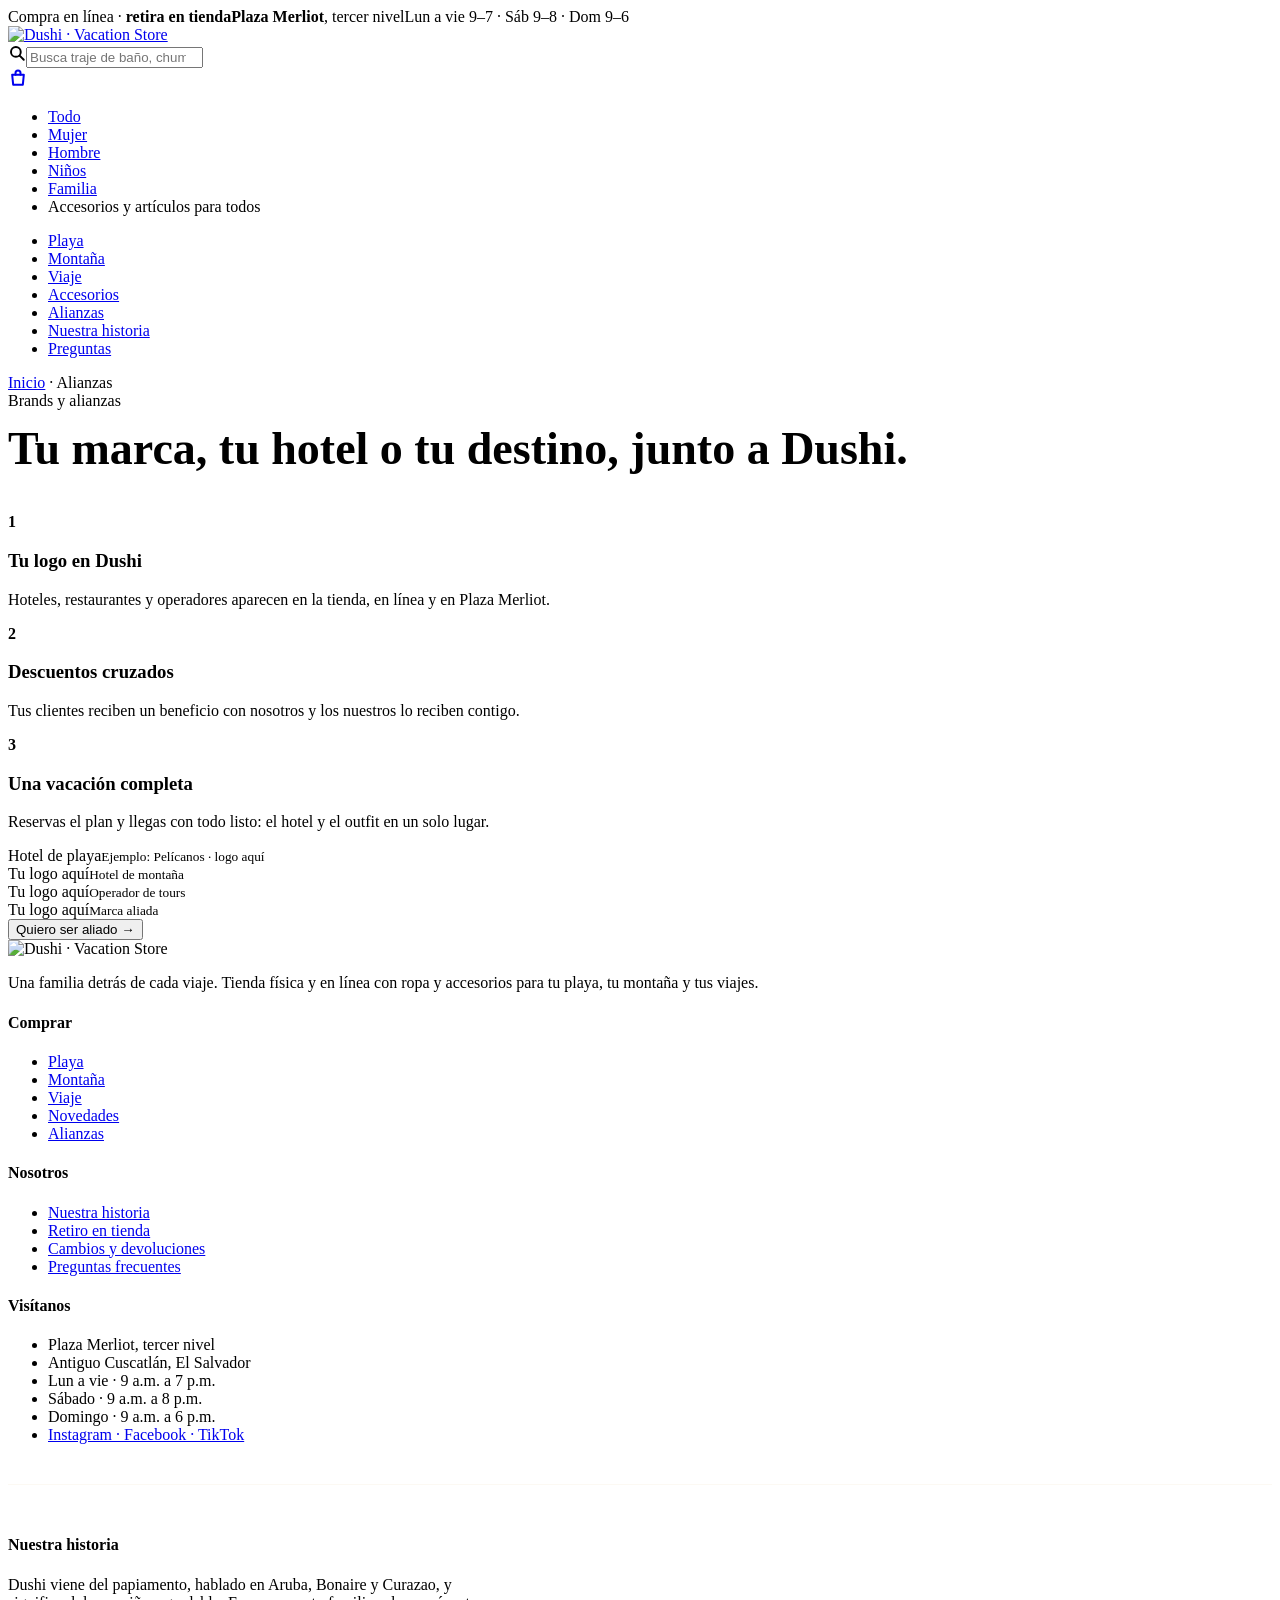
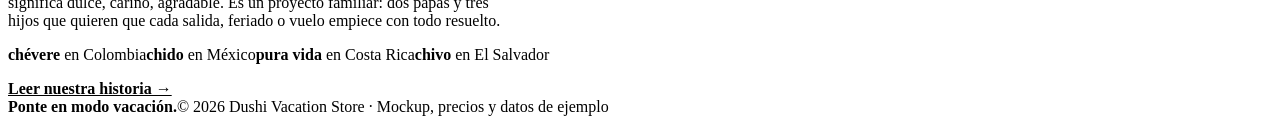
==== alianzas.html @ 225bfff4 "Aplica cambios de la reunión: retiro en tienda, horario, categorías, Familia; alianzas fuera del men" ====
<!doctype html>
<html lang="es"><head><meta charset="utf-8"><meta name="viewport" content="width=device-width,initial-scale=1,viewport-fit=cover">
<meta name="robots" content="noindex"><title>Alianzas · Dushi Vacation Store</title><meta name="description" content="Tu marca, tu hotel o tu destino, junto a Dushi. Conviértete en aliado y hagamos descuentos cruzados.">
<link rel="icon" href="assets/emblema.png">
<link rel="preconnect" href="https://fonts.googleapis.com"><link rel="preconnect" href="https://fonts.gstatic.com" crossorigin>
<link rel="stylesheet" href="https://fonts.googleapis.com/css2?family=Montserrat:wght@400;500;600;700;800;900&display=swap">
<link rel="stylesheet" href="assets/style.css">
<script>document.documentElement.classList.add("js")</script></head><body>
<div class="promo"><div class="wrap"><span>Compra en línea · <b>retira en tienda</b></span><span><b>Plaza Merliot</b>, tercer nivel</span><span>Lun a vie 9–7 · Sáb 9–8 · Dom 9–6</span></div></div>

<header>
  <div class="wrap">
    <div class="bar">
      <a class="logo" href="index.html" aria-label="Dushi Vacation Store, inicio"><img src="assets/logo-horizontal.png" alt="Dushi · Vacation Store"></a>
      <form class="search" action="index.html" role="search"><svg width="18" height="18" viewBox="0 0 24 24" fill="none" stroke="currentColor" stroke-width="2.6" stroke-linecap="round"><circle cx="10.5" cy="10.5" r="6.5"/><path d="M15.5 15.5 21 21"/></svg><input name="q" type="search" placeholder="Busca traje de baño, chumpa, mochila…" aria-label="Buscar productos"></form>
      <div class="tools">
        <a class="ico" href="index.html" aria-label="Volver a la tienda"><svg width="20" height="20" viewBox="0 0 24 24" fill="none" stroke="currentColor" stroke-width="2.4" stroke-linecap="round" stroke-linejoin="round"><path d="M5 8h14l-1.2 12H6.2L5 8Z"/><path d="M9 8V6a3 3 0 0 1 6 0v2"/></svg></a>
      </div>
    </div>
  </div>
  <div class="gen"><div class="wrap"><ul aria-label="Comprar por género">
    <li><a href="index.html">Todo</a></li><li><a href="index.html?g=mujer">Mujer</a></li><li><a href="index.html?g=hombre">Hombre</a></li><li><a href="index.html?g=ninos">Niños</a></li><li><a href="index.html?g=familia">Familia</a></li>
    <li>Accesorios y artículos para todos</li>
  </ul></div></div>
  <nav class="main" aria-label="Secciones"><div class="wrap"><ul>
    <li><a href="index.html?p=playa">Playa</a></li><li><a href="index.html?p=montana">Montaña</a></li><li><a href="index.html?p=viaje">Viaje</a></li><li><a href="index.html?p=acc">Accesorios</a></li><li><a href="alianzas.html" aria-current="page">Alianzas</a></li><li><a href="historia.html">Nuestra historia</a></li><li><a href="faq.html">Preguntas</a></li>
  </ul></div></nav>
</header>

<main>
<section class="ali"><div class="wrap">
  <div class="crumbs"><a href="index.html">Inicio</a> · Alianzas</div>
  <div class="head"><div><div class="eyebrow">Brands y alianzas</div><h1 style="font-weight:800;font-size:clamp(28px,3.6vw,46px);margin-top:12px">Tu marca, tu hotel o tu destino, junto a Dushi.</h1></div></div>
  <div class="steps">
    <div class="step"><b class="n">1</b><h3>Tu logo en Dushi</h3><p>Hoteles, restaurantes y operadores aparecen en la tienda, en línea y en Plaza Merliot.</p></div>
    <div class="step"><b class="n">2</b><h3>Descuentos cruzados</h3><p>Tus clientes reciben un beneficio con nosotros y los nuestros lo reciben contigo.</p></div>
    <div class="step"><b class="n">3</b><h3>Una vacación completa</h3><p>Reservas el plan y llegas con todo listo: el hotel y el outfit en un solo lugar.</p></div>
  </div>
  <div class="slots" aria-label="Espacios para aliados">
    <div class="slot ex">Hotel de playa<small>Ejemplo: Pelícanos · logo aquí</small></div>
    <div class="slot">Tu logo aquí<small>Hotel de montaña</small></div>
    <div class="slot">Tu logo aquí<small>Operador de tours</small></div>
    <div class="slot">Tu logo aquí<small>Marca aliada</small></div>
  </div>
  <div class="cta"><button type="button" class="btn pri" id="openForm" aria-haspopup="dialog">Quiero ser aliado <span class="ar">→</span></button></div>
</div></section>

<dialog class="dlg" id="dlg" aria-labelledby="dlgT">
  <button type="button" class="dlg-x" id="closeForm" aria-label="Cerrar formulario"><svg width="18" height="18" viewBox="0 0 24 24" fill="none" stroke="currentColor" stroke-width="3" stroke-linecap="round"><path d="M6 6l12 12M18 6 6 18"/></svg></button>
  <form id="aliForm" novalidate>
    <div class="eyebrow">Quiero ser aliado</div>
    <h2 id="dlgT">Cuéntanos de tu negocio.</h2>
    <p class="dlg-p">Déjanos tus datos y te contactamos para armar el plan juntos.</p>
    <div class="f"><label for="f-nombre">Nombre del negocio</label><input id="f-nombre" name="negocio" type="text" autocomplete="organization" required><span class="err" data-for="f-nombre"></span></div>
    <div class="f2">
      <div class="f"><label for="f-pais">País</label><input id="f-pais" name="pais" type="text" list="paises" autocomplete="country-name" required><datalist id="paises"><option value="El Salvador"><option value="Guatemala"><option value="Honduras"><option value="Nicaragua"><option value="Costa Rica"><option value="Panamá"><option value="México"><option value="Colombia"><option value="Estados Unidos"><option value="Aruba"><option value="Curazao"><option value="Bonaire"><option value="República Dominicana"><option value="Perú"><option value="Chile"><option value="Argentina"><option value="España"></datalist><span class="err" data-for="f-pais"></span></div>
      <div class="f"><label for="f-tipo">Tipo de negocio</label><select id="f-tipo" name="tipo" required><option value="">Elige uno</option><option>Hotel o alojamiento</option><option>Restaurante o bar</option><option>Operador de tours</option><option>Marca de ropa o accesorios</option><option>Otro</option></select><span class="err" data-for="f-tipo"></span></div>
    </div>
    <div class="f2">
      <div class="f"><label for="f-tel">Teléfono de contacto</label><input id="f-tel" name="telefono" type="tel" inputmode="tel" autocomplete="tel" placeholder="+503 0000 0000" pattern="[0-9 +()\-]{7,20}" required><span class="err" data-for="f-tel"></span></div>
      <div class="f"><label for="f-mail">Correo electrónico</label><input id="f-mail" name="correo" type="email" autocomplete="email" required><span class="err" data-for="f-mail"></span></div>
    </div>
    <button class="btn pri" type="submit">Enviar mis datos <span class="ar">→</span></button>
  </form>
  <div class="ok" id="ok" hidden role="status">
    <div class="okic"><svg width="34" height="34" viewBox="0 0 24 24" fill="none" stroke="currentColor" stroke-width="3" stroke-linecap="round" stroke-linejoin="round"><path d="m4 12 5 5L20 6"/></svg></div>
    <h2>¡Gracias! Ya casi estamos de viaje.</h2>
    <p>Recibimos los datos de <b id="okName"></b>. Te escribimos pronto.</p>
    <button type="button" class="btn sec" id="okClose">Cerrar</button>
  </div>
</dialog>
</main>

<footer><div class="wrap">
  <div class="fgrid">
    <div><img src="assets/logo-vertical-negativo.png" alt="Dushi · Vacation Store">
      <p class="t">Una familia detrás de cada viaje. Tienda física y en línea con ropa y accesorios para tu playa, tu montaña y tus viajes.</p></div>
    <div><h4>Comprar</h4><ul><li><a href="index.html#productos">Playa</a></li><li><a href="index.html#productos">Montaña</a></li><li><a href="index.html#productos">Viaje</a></li><li><a href="index.html#productos">Novedades</a></li><li><a href="alianzas.html">Alianzas</a></li></ul></div>
    <div><h4>Nosotros</h4><ul><li><a href="historia.html">Nuestra historia</a></li><li><a href="faq.html#retiro">Retiro en tienda</a></li><li><a href="faq.html#cambios">Cambios y devoluciones</a></li><li><a href="faq.html">Preguntas frecuentes</a></li></ul></div>
    <div><h4>Visítanos</h4><ul><li>Plaza Merliot, tercer nivel</li><li>Antiguo Cuscatlán, El Salvador</li><li>Lun a vie · 9 a.m. a 7 p.m.</li><li>Sábado · 9 a.m. a 8 p.m.</li><li>Domingo · 9 a.m. a 6 p.m.</li><li><a href="#">Instagram · Facebook · TikTok</a></li></ul></div>
  </div>
  <div class="fgrid" id="nosotros" style="margin-top:40px;padding-top:30px;border-top:1px solid rgba(243,230,207,.25);grid-template-columns:1fr">
    <div><h4>Nuestra historia</h4>
      <p class="t" style="max-width:62ch">Dushi viene del papiamento, hablado en Aruba, Bonaire y Curazao, y significa dulce, cariño, agradable. Es un proyecto familiar: dos papás y tres hijos que quieren que cada salida, feriado o vuelo empiece con todo resuelto.</p>
      <div class="nombre"><span><b>chévere</b> en Colombia</span><span><b>chido</b> en México</span><span><b>pura vida</b> en Costa Rica</span><span class="sv"><b>chivo</b> en El Salvador</span></div>
      <p style="margin:16px 0 0"><a href="historia.html" style="font-weight:800;color:var(--sol);border-bottom:2px solid var(--sol)">Leer nuestra historia →</a></p></div>
  </div>
  <div class="fbase"><span><b>Ponte en modo vacación.</b></span><span>© 2026 Dushi Vacation Store · Mockup, precios y datos de ejemplo</span></div>
</div></footer>
<script src="assets/common.js" defer></script>
<script src="assets/alianzas.js" defer></script>
</body></html>
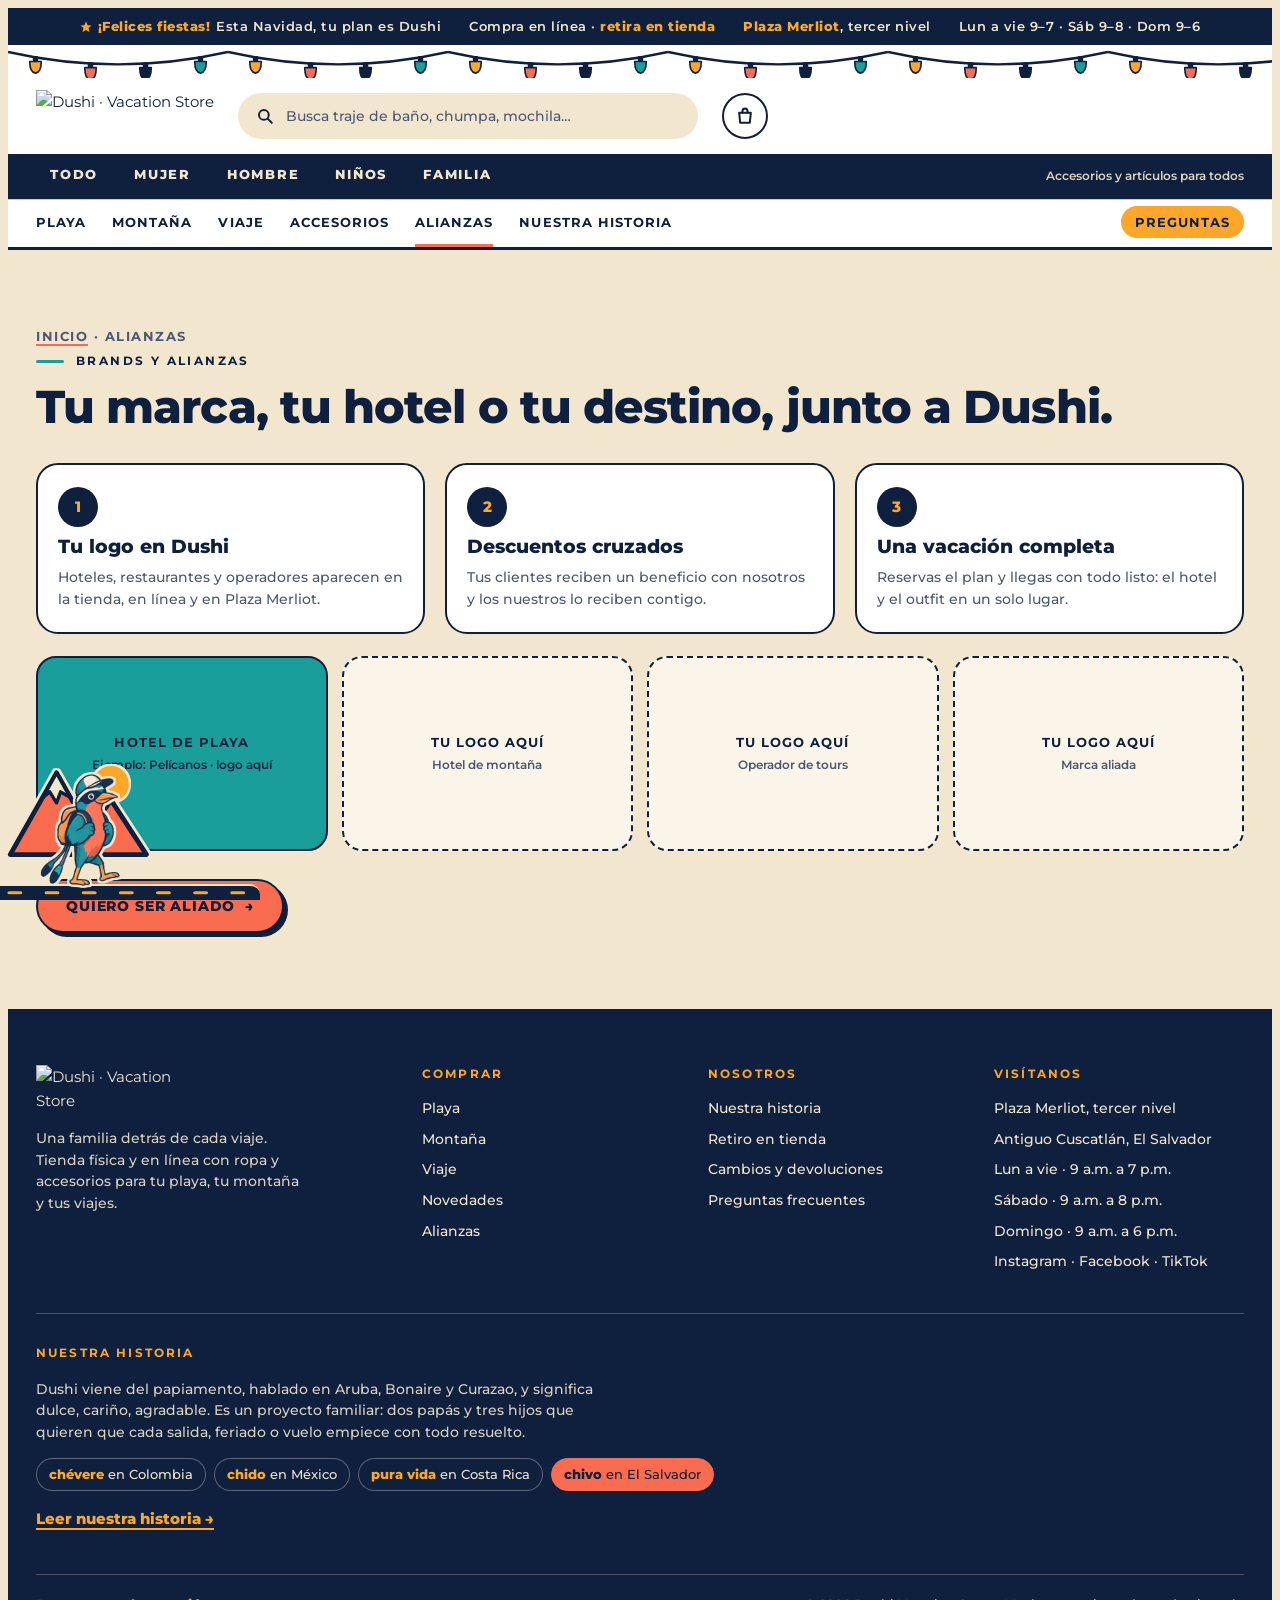
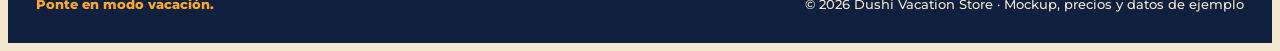
==== commit bee1eb2e: "Encabezado navideño: guirnalda de luces en colores de marca y mensaje de fiestas (sin nieve) Co-Auth" ====
--- a/alianzas.html
+++ b/alianzas.html
@@ -6,7 +6,7 @@
 <link rel="stylesheet" href="https://fonts.googleapis.com/css2?family=Montserrat:wght@400;500;600;700;800;900&display=swap">
 <link rel="stylesheet" href="assets/style.css">
 <script>document.documentElement.classList.add("js")</script></head><body>
-<div class="promo"><div class="wrap"><span>Compra en línea · <b>retira en tienda</b></span><span><b>Plaza Merliot</b>, tercer nivel</span><span>Lun a vie 9–7 · Sáb 9–8 · Dom 9–6</span></div></div>
+<div class="promo"><div class="wrap"><span class="xm"><svg width="12" height="12" viewBox="0 0 24 24" aria-hidden="true"><path d="M12 1l3.2 7.3 7.8.7-5.9 5.2 1.8 7.8L12 18l-6.9 4 1.8-7.8L1 9l7.8-.7z" fill="#FCA62A"/></svg> <b>¡Felices fiestas!</b> Esta Navidad, tu plan es Dushi</span><span>Compra en línea · <b>retira en tienda</b></span><span><b>Plaza Merliot</b>, tercer nivel</span><span>Lun a vie 9–7 · Sáb 9–8 · Dom 9–6</span></div></div>
 
 <header>
   <div class="wrap">
--- a/assets/style.css
+++ b/assets/style.css
@@ -0,0 +1,569 @@
+*{box-sizing:border-box}
+img{max-width:100%}
+[hidden]:not([hidden=until-found i]){display:none!important}
+
+/* Layout: tienda en línea de una columna ancha; arena como fondo cálido, navy para texto y bloques de cierre, coral solo en botones. Una sola identidad (el manual no define modo oscuro). */
+:root{
+  --arena:#F3E6CF; --sol:#FCA62A; --coral:#F96C4F; --aqua:#1A9E9C; --navy:#0E203E;
+  --paper:#FFFFFF; --arena-2:#EADBBE; --muted:#4A5873; --line:#D9C9AB;
+  --font:'Montserrat',system-ui,-apple-system,'Segoe UI',Roboto,sans-serif;
+  color-scheme:light;
+}
+*{box-sizing:border-box}
+body{background:var(--arena);color:var(--navy);font-family:var(--font);font-size:15px;line-height:1.55}
+a{color:inherit;text-decoration:none}
+button{font-family:inherit;cursor:pointer}
+:focus-visible{outline:3px solid var(--navy);outline-offset:2px;border-radius:6px}
+.wrap{max-width:1240px;margin-inline:auto;padding-inline:max(16px,env(safe-area-inset-left,0px)) max(16px,env(safe-area-inset-right,0px))}
+.wrap{padding-left:max(16px,env(safe-area-inset-left,0px));padding-right:max(16px,env(safe-area-inset-right,0px))}
+h1,h2,h3{margin:0;text-wrap:balance;line-height:1.05;letter-spacing:-.02em}
+.eyebrow{font-weight:700;font-size:12px;letter-spacing:.2em;text-transform:uppercase;display:flex;align-items:center;gap:12px}
+.eyebrow::before{content:"";width:28px;height:3px;background:var(--aqua);border-radius:2px}
+
+/* anuncio */
+.promo{background:var(--navy);color:var(--arena);font-size:12.5px;font-weight:600;letter-spacing:.04em}
+.promo .wrap{display:flex;justify-content:center;gap:10px 28px;flex-wrap:wrap;padding-block:9px;text-align:center}
+.promo b{color:var(--sol);font-weight:800}
+
+/* header */
+header{background:var(--paper);position:sticky;top:env(safe-area-inset-top,0px);z-index:20;border-bottom:3px solid var(--navy)}
+body::before{content:"";position:fixed;inset:0 0 auto;height:env(safe-area-inset-top,0px);background:var(--paper);z-index:30}
+.bar{display:flex;align-items:center;gap:24px;padding-block:12px}
+.logo img{height:52px;width:auto;display:block}
+.search{flex:1;min-width:0;display:flex;align-items:center;gap:10px;background:var(--arena);border-radius:999px;padding:0 18px;height:46px;max-width:460px;margin-inline:auto}
+.search input{flex:1;min-width:0;border:0;background:transparent;font:500 14px var(--font);color:var(--navy);height:100%;outline:0}
+.search input::placeholder{color:var(--muted)}
+.search:focus-within{box-shadow:0 0 0 3px var(--navy)}
+.tools{display:flex;gap:8px}
+.ico{position:relative;width:46px;height:46px;border-radius:50%;border:2px solid var(--navy);background:var(--paper);display:grid;place-items:center;color:var(--navy)}
+.ico:hover{background:var(--sol)}
+.badge{position:absolute;top:-6px;right:-6px;min-width:22px;height:22px;border-radius:11px;background:var(--coral);color:var(--navy);font-weight:800;font-size:12px;display:grid;place-items:center;padding-inline:5px;border:2px solid var(--paper)}
+nav.main{border-top:1px solid var(--line)}
+nav.main ul{list-style:none;margin:0;padding:0;display:flex;gap:6px 26px;overflow-x:auto;scrollbar-width:none}
+nav.main a{display:block;padding:12px 0;font-weight:700;font-size:13px;letter-spacing:.08em;text-transform:uppercase;white-space:nowrap;border-bottom:3px solid transparent}
+nav.main a:hover,nav.main a[aria-current]{border-bottom-color:var(--coral)}
+nav.main li:last-child{margin-left:auto}
+nav.main li:last-child a{color:var(--navy);background:var(--sol);border-radius:999px;padding:6px 14px;margin-block:6px;border-bottom:0}
+
+
+
+.cta{display:flex;flex-wrap:wrap;gap:12px}
+.btn{display:inline-flex;align-items:center;gap:10px;font-weight:800;font-size:14px;letter-spacing:.06em;text-transform:uppercase;border-radius:999px;padding:16px 28px;border:2px solid var(--navy);transition:transform .15s,box-shadow .15s}
+.btn.pri{background:var(--coral);color:var(--navy);box-shadow:4px 4px 0 var(--navy)}
+.btn.pri:hover{transform:translate(-2px,-2px);box-shadow:6px 6px 0 var(--navy)}
+.btn.sec{background:transparent;color:var(--navy)}
+.btn.sec:hover{background:var(--navy);color:var(--arena)}
+/* hero carrusel */
+.hero{position:relative;background:var(--navy)}
+.car{position:relative;overflow:hidden;color:var(--arena)}
+.track{display:flex;transition:transform .6s cubic-bezier(.2,.7,.2,1)}
+.slide{flex:0 0 100%;min-height:clamp(480px,46vw,600px);position:relative;display:grid;align-items:center}
+.slide .wrap{position:relative;z-index:2;display:grid;grid-template-columns:1.05fr 1fr;gap:clamp(20px,4vw,56px);align-items:center;padding-block:clamp(36px,5vw,64px) clamp(64px,7vw,88px);width:100%}
+.slide h1,.slide h2{font-weight:800;font-size:clamp(32px,4.4vw,58px);margin-block:16px 18px}
+.slide h2{font-size:clamp(30px,3.7vw,48px)}
+.slide p{font-size:clamp(16px,1.4vw,19px);max-width:44ch;margin:0 0 26px;font-weight:500}
+.slide .eyebrow{color:inherit}
+.s-video{background:var(--navy);color:#fff}
+.s-video video,.s-video .poster{position:absolute;inset:0;width:100%;height:100%;object-fit:cover}
+.s-video::after{content:"";position:absolute;inset:0;background:linear-gradient(90deg,rgba(14,32,62,.86) 0%,rgba(14,32,62,.55) 45%,rgba(14,32,62,.12) 100%)}
+.s-video .wrap{grid-template-columns:1fr}
+.s-video h1 em{font-style:normal;color:var(--sol)}
+.s-video .eyebrow::before{background:var(--sol)}
+.s-video .eyebrow{color:var(--sol)}
+.s-video .btn.pri{box-shadow:4px 4px 0 var(--sol);border-color:var(--sol)}
+.s-video .btn.sec{color:#fff;border-color:#fff}
+.s-video .btn.sec:hover{background:#fff;color:var(--navy)}
+.s-coral{background:var(--coral);color:var(--navy)}
+.s-aqua{background:var(--aqua);color:var(--navy)}
+.s-sol{background:var(--sol);color:var(--navy)}
+.s-coral .eyebrow::before,.s-aqua .eyebrow::before,.s-sol .eyebrow::before{background:var(--navy)}
+.slide .btn.pri{background:var(--coral);color:var(--navy)}
+.s-coral .btn.pri{background:var(--navy);color:var(--arena);box-shadow:4px 4px 0 var(--arena)}
+.s-coral .btn.pri:hover{box-shadow:6px 6px 0 var(--arena)}
+.pf{position:relative;aspect-ratio:1/1;max-height:460px;margin-inline:auto;width:100%}
+.pf .ph{position:absolute;inset:0;border-radius:999px 999px 28px 28px;overflow:hidden;border:3px solid var(--navy);background:var(--arena)}
+.pf .ph img{width:100%;height:100%;object-fit:cover;display:block}
+.pf .price-arc{left:auto;right:-10px;bottom:18px;width:128px}
+.pf .price-arc b{font-size:28px}
+.mark{position:absolute;left:-6px;top:10px;background:var(--navy);color:var(--sol);font-weight:800;font-size:11px;letter-spacing:.14em;text-transform:uppercase;padding:7px 12px;border-radius:999px;z-index:3;transform:rotate(-4deg)}
+.car-ui{position:absolute;left:0;right:0;bottom:26px;z-index:5;pointer-events:none}
+.car-ui .wrap{display:flex;align-items:center;gap:14px;pointer-events:none}
+.dots{display:flex;gap:8px}
+.dot{pointer-events:auto;width:34px;height:8px;border-radius:4px;border:0;padding:0;background:rgba(255,255,255,.55);position:relative;overflow:hidden}
+.dot::after{content:"";position:absolute;inset:0;background:var(--sol);transform:scaleX(0);transform-origin:left}
+.dot[aria-current="true"]{background:rgba(255,255,255,.35)}
+.dot[aria-current="true"]::after{transform:scaleX(1);transition:transform var(--dur,6s) linear}
+.dot.paused[aria-current="true"]::after{transition:none}
+.cbtn{pointer-events:auto;margin-left:auto;display:flex;gap:8px}
+.cbtn button{width:44px;height:44px;border-radius:50%;border:2px solid var(--navy);background:var(--paper);color:var(--navy);display:grid;place-items:center}
+.cbtn button:hover{background:var(--sol)}
+.cbtn .pp{margin-right:6px}
+.waves{display:block;width:100%;height:46px;background:var(--aqua)}
+
+/* genero + categorias */
+.gen{background:var(--navy);color:var(--arena)}
+.gen ul{list-style:none;margin:0;padding:0;display:flex;gap:4px 8px;align-items:center;overflow-x:auto;scrollbar-width:none}
+.gen button{background:transparent;border:0;color:inherit;font-weight:800;font-size:12.5px;letter-spacing:.14em;text-transform:uppercase;padding:11px 14px;border-bottom:3px solid transparent;white-space:nowrap}
+.gen button:hover{color:var(--sol)}
+.gen button[aria-pressed="true"]{border-bottom-color:var(--sol);color:var(--sol)}
+.gen li:last-child{margin-left:auto;font-size:12px;font-weight:600;white-space:nowrap;opacity:.9}
+nav.main button{background:none;border:0;color:inherit;display:block;padding:12px 0;font-weight:700;font-size:13px;letter-spacing:.08em;text-transform:uppercase;white-space:nowrap;border-bottom:3px solid transparent}
+nav.main button:hover,nav.main button[aria-pressed="true"]{border-bottom-color:var(--coral)}
+.toolbar{display:flex;flex-wrap:wrap;gap:12px 20px;align-items:center;justify-content:space-between;margin-bottom:24px;padding-bottom:16px;border-bottom:1px solid var(--line)}
+.toolbar .count{font-weight:700;font-size:14px}
+.toolbar select{font:700 13px var(--font);color:var(--navy);border:2px solid var(--navy);background:var(--paper);border-radius:999px;padding:9px 14px}
+.chipsrow{display:flex;flex-wrap:wrap;gap:8px;align-items:center}
+.chipsrow .lbl{font-weight:700;font-size:12px;letter-spacing:.16em;text-transform:uppercase;margin-right:4px}
+.empty{padding:40px 0;font-weight:700}
+
+/* alianzas */
+.ali{background:var(--arena)}
+.ali .steps{display:grid;grid-template-columns:repeat(3,1fr);gap:20px;counter-reset:s}
+.step{border:2px solid var(--navy);border-radius:22px;background:var(--paper);padding:22px 20px;display:flex;flex-direction:column;gap:10px}
+.step b.n{width:40px;height:40px;border-radius:50%;background:var(--navy);color:var(--sol);display:grid;place-items:center;font-weight:800}
+.step h3{font-size:19px;font-weight:800;letter-spacing:0}
+.step p{margin:0;font-size:14px;color:var(--muted);font-weight:500}
+.slots{display:grid;grid-template-columns:repeat(4,1fr);gap:14px;margin-top:22px}
+.slot{aspect-ratio:3/2;border:2px dashed var(--navy);border-radius:20px;display:grid;place-content:center;text-align:center;padding:10px;font-weight:700;font-size:13px;letter-spacing:.08em;text-transform:uppercase;background:rgba(255,255,255,.55)}
+.slot small{display:block;font-weight:600;letter-spacing:0;text-transform:none;font-size:12px;color:var(--muted);margin-top:4px}
+.slot.ex{border-style:solid;background:var(--aqua);color:var(--navy)}
+.slot.ex small{color:var(--navy)}
+.ali .cta{margin-top:28px}
+
+/* pie */
+.pay{display:flex;flex-wrap:wrap;gap:8px;margin-top:16px}
+.pay span{border:1.5px solid rgba(243,230,207,.5);border-radius:999px;padding:5px 12px;font-size:12px;font-weight:700}
+.nombre{display:flex;flex-wrap:wrap;gap:8px;margin-top:14px}
+.nombre span{background:var(--navy);border:1.5px solid rgba(243,230,207,.35);border-radius:999px;padding:6px 12px;font-size:12.5px;font-weight:500}
+.nombre b{color:var(--sol);font-weight:800}
+.nombre span.sv{background:var(--coral);border-color:var(--coral);color:var(--navy)}
+.nombre span.sv b{color:var(--navy)}
+
+/* planes */
+section{padding-block:clamp(44px,6vw,80px)}
+.head{display:flex;justify-content:space-between;align-items:end;gap:20px;flex-wrap:wrap;margin-bottom:32px}
+.head h2{font-weight:800;font-size:clamp(28px,3.6vw,46px);margin-top:12px}
+.head a.more{font-weight:700;font-size:13px;letter-spacing:.08em;text-transform:uppercase;border-bottom:3px solid var(--coral);padding-bottom:3px}
+.plans{display:grid;grid-template-columns:repeat(5,1fr);gap:14px}
+.plan{border:2px solid var(--navy);border-radius:22px;padding:20px 18px 18px;display:flex;flex-direction:column;gap:14px;min-height:210px;transition:transform .15s}
+.plan:hover{transform:translateY(-4px)}
+.plan svg{width:52px;height:52px}
+.plan h3{font-size:20px;font-weight:800}
+.plan small{font-size:12.5px;font-weight:500;line-height:1.4;display:block;margin-top:4px}
+.plan .go{margin-top:auto;font-weight:800;font-size:12px;letter-spacing:.1em;text-transform:uppercase}
+.p1{background:var(--aqua)}.p2{background:var(--paper)}.p3{background:var(--sol)}.p4{background:var(--paper)}.p5{background:var(--coral)}
+.plan.p1,.plan.p3,.plan.p5{color:var(--navy)}
+
+/* productos */
+.prods{background:var(--paper);border-block:3px solid var(--navy)}
+.tabs{display:flex;flex-wrap:wrap;gap:8px}
+.tab{border:2px solid var(--navy);background:transparent;color:var(--navy);font-weight:700;font-size:13px;border-radius:999px;padding:8px 16px}
+.tab[aria-pressed="true"]{background:var(--navy);color:var(--arena)}
+.grid{display:grid;grid-template-columns:repeat(4,1fr);gap:28px 20px}
+.card{display:flex;flex-direction:column;gap:12px;min-width:0}
+.thumb{position:relative;aspect-ratio:4/5;border-radius:20px;overflow:hidden;border:2px solid var(--navy);display:grid;place-items:center}
+.thumb img{position:absolute;inset:0;width:100%;height:100%;object-fit:cover}
+.thumb svg.g{width:56%;height:auto;position:relative}
+.tag{position:absolute;left:12px;top:12px;background:var(--navy);color:var(--arena);font-size:11px;font-weight:700;letter-spacing:.1em;text-transform:uppercase;padding:5px 10px;border-radius:999px;z-index:2}
+.tag.sol{background:var(--sol);color:var(--navy)}
+.fav{position:absolute;right:12px;top:12px;width:38px;height:38px;border-radius:50%;border:2px solid var(--navy);background:var(--paper);display:grid;place-items:center;z-index:2;color:var(--navy)}
+.fav[aria-pressed="true"]{background:var(--coral)}
+.fav[aria-pressed="true"] svg{fill:var(--navy)}
+.meta{display:flex;flex-direction:column;gap:2px}
+.brand{font-size:11px;font-weight:700;letter-spacing:.14em;text-transform:uppercase;color:var(--muted)}
+.card h3{font-size:16px;font-weight:700;letter-spacing:0;line-height:1.25}
+.row{display:flex;align-items:center;justify-content:space-between;gap:10px;margin-top:2px}
+.price{font-weight:800;font-size:18px;font-variant-numeric:tabular-nums}
+.price s{font-weight:500;font-size:13px;color:var(--muted);margin-left:6px}
+.add{border:2px solid var(--navy);background:var(--coral);color:var(--navy);font-weight:800;font-size:12px;letter-spacing:.08em;text-transform:uppercase;border-radius:999px;padding:9px 14px;white-space:nowrap}
+.add:hover{background:var(--sol)}
+.add.done{background:var(--aqua)}
+.swatch{display:flex;gap:6px}
+.swatch i{width:14px;height:14px;border-radius:50%;border:1.5px solid var(--navy)}
+
+/* campaña */
+.camp{background:var(--navy);color:var(--arena);padding-block:0;overflow:hidden}
+.camp .wrap{display:grid;grid-template-columns:1fr 1fr;gap:clamp(24px,4vw,60px);align-items:center;padding-block:clamp(40px,6vw,80px)}
+.camp h2{font-weight:800;font-size:clamp(32px,4.4vw,58px);color:#fff;margin-block:14px 18px}
+.camp h2 em{font-style:normal;color:var(--sol)}
+.camp p{max-width:44ch;font-weight:500;margin:0 0 26px}
+.camp .eyebrow{color:var(--sol)}.camp .eyebrow::before{background:var(--sol)}
+.camp .btn.pri{box-shadow:4px 4px 0 var(--sol);border-color:var(--sol)}
+.camp .btn.pri:hover{box-shadow:6px 6px 0 var(--sol)}
+.arch{position:relative;aspect-ratio:1.15/1;border-radius:26px;overflow:hidden;border:3px solid var(--arena)}
+.arch img{width:100%;height:100%;object-fit:cover;display:block}
+.price-arc{position:absolute;left:18px;bottom:18px;width:150px;aspect-ratio:1;border-radius:50%;background:var(--sol);color:var(--navy);display:grid;place-content:center;text-align:center;border:3px solid var(--navy);transform:rotate(-8deg)}
+.price-arc small{font-size:11px;font-weight:700;letter-spacing:.12em;text-transform:uppercase}
+.price-arc b{font-size:34px;font-weight:900;line-height:1}
+.price-arc span{font-size:11px;font-weight:600}
+
+/* promesas */
+.vals{display:grid;grid-template-columns:repeat(4,1fr);gap:24px}
+.val{display:flex;flex-direction:column;gap:10px}
+.val .n{width:48px;height:48px;border-radius:50%;background:var(--aqua);border:2px solid var(--navy);display:grid;place-items:center}
+.val h3{font-size:17px;font-weight:800;letter-spacing:0}
+.val p{margin:0;font-size:14px;color:var(--muted);font-weight:500}
+
+/* newsletter */
+.news{background:var(--sol);border-block:3px solid var(--navy);padding-block:clamp(32px,4vw,52px)}
+.news .wrap{display:flex;flex-wrap:wrap;gap:20px 40px;align-items:center;justify-content:space-between}
+.news h2{font-size:clamp(24px,3vw,36px);font-weight:800;max-width:20ch}
+.news form{display:flex;gap:8px;flex:1;min-width:min(100%,320px);max-width:520px}
+.news input{flex:1;min-width:0;height:52px;border-radius:999px;border:2px solid var(--navy);background:var(--paper);padding:0 20px;font:500 15px var(--font);color:var(--navy)}
+.news .btn{padding-block:0;height:52px;background:var(--navy);color:var(--arena)}
+.news .btn:hover{background:var(--coral);color:var(--navy)}
+.msg{font-weight:700;font-size:13px;width:100%}
+
+/* footer */
+footer{background:var(--navy);color:var(--arena);padding-block:56px 28px}
+.fgrid{display:grid;grid-template-columns:1.4fr repeat(3,1fr);gap:36px}
+footer img{width:140px;height:auto;display:block}
+footer p.t{margin:16px 0 0;max-width:30ch;font-weight:500;font-size:14px;opacity:.9}
+footer h4{margin:0 0 14px;font-size:12px;letter-spacing:.18em;text-transform:uppercase;color:var(--sol);font-weight:700}
+footer ul{list-style:none;margin:0;padding:0;display:flex;flex-direction:column;gap:9px;font-size:14px;font-weight:500}
+footer a:hover{color:var(--sol)}
+.fbase{margin-top:44px;padding-top:20px;border-top:1px solid rgba(243,230,207,.25);display:flex;flex-wrap:wrap;gap:10px 24px;justify-content:space-between;font-size:12.5px;font-weight:500}
+.fbase b{color:var(--sol);font-weight:800}
+
+.toast{position:fixed;left:50%;bottom:calc(20px + env(safe-area-inset-bottom,0px));transform:translate(-50%,40px);background:var(--navy);color:var(--arena);border:2px solid var(--sol);border-radius:999px;padding:12px 22px;font-weight:700;font-size:14px;opacity:0;pointer-events:none;transition:.25s;z-index:50;max-width:calc(100% - 32px)}
+.toast.show{opacity:1;transform:translate(-50%,0)}
+
+@media(max-width:1000px){
+  .plans{grid-template-columns:repeat(3,1fr)}
+  .grid{grid-template-columns:repeat(2,1fr)}
+  .vals{grid-template-columns:repeat(2,1fr)}
+  .fgrid{grid-template-columns:1fr 1fr}
+}
+@media(max-width:760px){
+  .hero .wrap,.camp .wrap{grid-template-columns:1fr}
+  .visual{max-width:420px;margin-inline:auto;width:100%}
+  .search{order:3;flex-basis:100%;max-width:none}
+  .bar{flex-wrap:wrap;gap:12px}
+  .tools{margin-left:auto}
+  .logo img{height:44px}
+  nav.main li:last-child{margin-left:0}
+}
+@media(max-width:560px){
+  .plans{grid-template-columns:1fr 1fr}
+  .plan:last-child{grid-column:1/-1}
+  .grid{gap:24px 12px}
+  .row{flex-wrap:wrap}
+  .add{padding:8px 12px}
+  .fgrid{grid-template-columns:1fr}
+}
+
+@media(max-width:1000px){.ali .steps{grid-template-columns:1fr}.slots{grid-template-columns:repeat(2,1fr)}}
+@media(max-width:760px){.slide .wrap{grid-template-columns:1fr}.pf{max-width:300px}.slide{min-height:0}.car-ui{bottom:16px}.gen li:last-child{display:none}.s-video .wrap{padding-bottom:84px}}
+
+/* ===== motion ===== */
+:root{--ease:cubic-bezier(.2,.7,.2,1);--spring:cubic-bezier(.34,1.56,.64,1)}
+html{scroll-behavior:smooth}
+header{transition:box-shadow .3s var(--ease)}
+.logo img{transition:height .3s var(--ease)}
+header.stuck{box-shadow:0 8px 24px rgba(14,32,62,.14)}
+header.stuck .logo img{height:40px}
+.js header{animation:hdr .7s var(--ease) both}
+@keyframes hdr{from{transform:translateY(-100%)}to{transform:none}}
+/* carrusel */
+.js .slide .wrap>div:first-child>*{opacity:0;transform:translateY(22px)}
+.js .slide.on .wrap>div:first-child>*{animation:up .8s var(--ease) both;animation-delay:calc(var(--k,0)*110ms + 150ms)}
+@keyframes up{from{opacity:0;transform:translateY(22px)}to{opacity:1;transform:none}}
+.js .pf .ph{clip-path:circle(0% at 50% 60%);transform:scale(.94)}
+.js .slide.on .pf .ph{animation:reveal 1s var(--ease) .15s both}
+@keyframes reveal{to{clip-path:circle(150% at 50% 60%);transform:none}}
+.js .pf .price-arc{opacity:0}
+.js .slide.on .pf .price-arc{animation:pop .7s var(--spring) .75s both}
+@keyframes pop{from{opacity:0;transform:rotate(-30deg) scale(.3)}to{opacity:1;transform:rotate(-8deg) scale(1)}}
+.js .slide.on .mark{animation:tag .6s var(--spring) .5s both}
+@keyframes tag{from{opacity:0;transform:rotate(-14deg) translateY(-10px)}to{opacity:1;transform:rotate(-4deg)}}
+.s-video video,.s-video .poster{transform:scale(1.02)}
+.slide.on.s-video video,.slide.on.s-video .poster{animation:kb 12s ease-out both}
+@keyframes kb{from{transform:scale(1.02)}to{transform:scale(1.1)}}
+.slide.on .pf .ph img{animation:kb2 9s ease-out both}
+@keyframes kb2{from{transform:scale(1.06)}to{transform:scale(1)}}
+.btn{position:relative}
+.btn svg,.btn .ar{display:inline-block;transition:transform .25s var(--ease)}
+.btn:hover .ar{transform:translateX(4px)}
+.btn:active{transform:translate(2px,2px)!important;box-shadow:1px 1px 0 var(--navy)!important}
+.cbtn button{transition:transform .2s var(--spring),background .2s}
+.cbtn button:hover{transform:scale(1.1)}
+.cbtn button:active{transform:scale(.92)}
+/* barra de anuncio: marquee en movil */
+@media(max-width:760px){.promo .wrap{flex-wrap:nowrap;justify-content:flex-start;overflow:hidden}.promo .wrap span{white-space:nowrap;animation:mq 16s linear infinite;padding-right:28px}}
+@keyframes mq{to{transform:translateX(-100%)}}
+/* reveal al hacer scroll */
+.js .rv{opacity:0;transform:translateY(26px)}
+.js .rv.in{opacity:1;transform:none;transition:opacity .7s var(--ease),transform .8s var(--ease);transition-delay:calc(var(--i,0)*70ms)}
+.js .head .eyebrow::before{transform:scaleX(0);transform-origin:left}
+.js .head.in .eyebrow::before{transform:scaleX(1);transition:transform .7s var(--ease) .2s}
+/* planes */
+.plan{transition:transform .3s var(--spring),box-shadow .3s}
+.plan:hover{transform:translateY(-8px) rotate(-1deg);box-shadow:6px 6px 0 var(--navy)}
+.plan svg{transition:transform .5s var(--spring)}
+.plan:hover svg{transform:rotate(-12deg) scale(1.15)}
+.plan .go{transition:letter-spacing .3s var(--ease)}
+.plan:hover .go{letter-spacing:.16em}
+/* productos */
+.card{transition:opacity .35s,transform .35s var(--ease)}
+.card.pop{animation:cardin .5s var(--ease) both;animation-delay:calc(var(--i,0)*50ms)}
+@keyframes cardin{from{opacity:0;transform:translateY(16px) scale(.97)}to{opacity:1;transform:none}}
+.thumb img,.thumb svg.g{transition:transform .6s var(--ease)}
+.card:hover .thumb img{transform:scale(1.07)}
+.card:hover .thumb svg.g{transform:scale(1.08) rotate(-3deg)}
+.thumb{transition:box-shadow .3s}
+.card:hover .thumb{box-shadow:5px 5px 0 var(--navy)}
+.fav{transition:transform .25s var(--spring),background .2s}
+.fav:hover{transform:scale(1.12)}
+.fav.beat{animation:beat .5s var(--spring)}
+@keyframes beat{0%{transform:scale(1)}40%{transform:scale(1.4)}100%{transform:scale(1)}}
+.add{transition:transform .2s var(--spring),background .2s}
+.add:hover{transform:translateY(-2px)}
+.add:active{transform:scale(.94)}
+.add.done{animation:flip .45s var(--ease)}
+@keyframes flip{0%{transform:rotateX(0)}50%{transform:rotateX(90deg)}100%{transform:rotateX(0)}}
+.badge.bump{animation:bump .5s var(--spring)}
+@keyframes bump{0%{transform:scale(1)}40%{transform:scale(1.6)}100%{transform:scale(1)}}
+.ico{transition:transform .2s var(--spring),background .2s}
+.ico:hover{transform:translateY(-2px) scale(1.05)}
+.tab{transition:background .2s,color .2s,transform .2s var(--spring)}
+.tab:hover{transform:translateY(-2px)}
+.gen button,nav.main button,nav.main a{transition:color .2s,border-color .2s}
+.fly{position:fixed;z-index:60;width:16px;height:16px;border-radius:50%;background:var(--coral);border:2px solid var(--navy);pointer-events:none}
+/* campaña y alianzas */
+.camp .arch{transition:transform .6s var(--ease)}
+.camp .arch:hover{transform:rotate(1.2deg) scale(1.02)}
+.price-arc{animation:wob 5s ease-in-out infinite}
+@keyframes wob{0%,100%{transform:rotate(-8deg)}50%{transform:rotate(-3deg)}}
+.js .slide.on .pf .price-arc{animation:pop .7s var(--spring) .75s both,wob 5s ease-in-out 1.5s infinite}
+.step{transition:transform .3s var(--spring),box-shadow .3s}
+.step:hover{transform:translateY(-6px);box-shadow:5px 5px 0 var(--navy)}
+.slot{transition:transform .3s var(--spring),background .3s}
+.slot:hover{transform:translateY(-4px) rotate(-1deg);background:var(--sol)}
+.slot.ex:hover{background:var(--aqua)}
+footer a{transition:color .2s,padding-left .2s}
+footer li a:hover{padding-left:6px}
+.nombre span{transition:transform .25s var(--spring)}
+.nombre span:hover{transform:translateY(-3px) rotate(-2deg)}
+.toast{transition:opacity .3s,transform .45s var(--spring)}
+@media(prefers-reduced-motion:reduce){
+  *,*::before,*::after{animation:none!important;transition:none!important}
+  .js .rv,.js .slide .wrap>div:first-child>*,.js .pf .price-arc,.js .pf .ph{opacity:1!important;transform:none!important;clip-path:none!important}
+  html{scroll-behavior:auto}
+}
+
+
+.gen a{display:block;color:inherit;font-weight:800;font-size:12.5px;letter-spacing:.14em;text-transform:uppercase;padding:11px 14px;border-bottom:3px solid transparent;white-space:nowrap;transition:color .2s,border-color .2s}
+.gen a:hover{color:var(--sol)}
+.gen a[aria-current="page"]{border-bottom-color:var(--sol);color:var(--sol)}
+nav.main a[aria-current="page"]{border-bottom-color:var(--coral)}
+form.search{margin:0}
+
+/* ===== paginas internas ===== */
+.pg-hero{background:var(--arena);position:relative;overflow:hidden}
+.pg-hero .wrap{display:grid;grid-template-columns:1.1fr 1fr;gap:clamp(24px,4vw,64px);align-items:center;padding-block:clamp(36px,5vw,72px) clamp(56px,7vw,96px)}
+.pg-hero h1{font-weight:800;font-size:clamp(36px,5.2vw,68px);margin-block:16px 18px}
+.pg-hero h1 em{font-style:normal;background:linear-gradient(transparent 62%,var(--sol) 62% 92%,transparent 92%)}
+.pg-hero p.lead{font-size:clamp(16px,1.5vw,19px);max-width:48ch;margin:0 0 26px;font-weight:500}
+.tzf{position:relative;max-width:520px;margin-inline:auto;width:100%}
+.tzf .frame{position:relative;border-radius:999px 999px 28px 28px;overflow:hidden;border:3px solid var(--navy);background:var(--sol);aspect-ratio:1/1.02}
+
+@keyframes floaty{0%,100%{transform:translateY(0)}50%{transform:translateY(-8px)}}
+.tzf .sticker-lbl{position:absolute;left:-10px;bottom:22px;background:var(--navy);color:var(--sol);font-weight:800;font-size:12px;letter-spacing:.14em;text-transform:uppercase;padding:9px 14px;border-radius:999px;transform:rotate(-5deg)}
+.crumbs{font-size:12.5px;font-weight:700;letter-spacing:.12em;text-transform:uppercase;color:var(--muted);margin-bottom:6px}
+.crumbs a{border-bottom:2px solid var(--coral)}
+
+.nm{background:var(--navy);color:var(--arena);text-align:center;border-block:3px solid var(--navy)}
+.nm .eyebrow{justify-content:center;color:var(--sol)}
+.nm .eyebrow::before{background:var(--sol)}
+.nm .big{font-weight:900;font-size:clamp(84px,17vw,230px);letter-spacing:-.04em;line-height:.9;color:var(--sol);margin:18px 0 6px}
+.nm .def{font-weight:500;font-size:clamp(15px,1.5vw,18px);margin:0 0 22px}
+.nm .def b{color:#fff}
+.words{display:flex;justify-content:center;flex-wrap:wrap;gap:10px 14px;margin-bottom:28px}
+.words span{font-weight:800;font-size:clamp(20px,2.4vw,30px);border:2px solid var(--arena);border-radius:999px;padding:6px 22px;color:#fff}
+.nm .nombre{justify-content:center}
+.nm .nombre span{font-size:14px;padding:8px 16px}
+
+.emb .grid3{display:grid;grid-template-columns:1fr minmax(220px,340px) 1fr;gap:clamp(20px,4vw,56px);align-items:center}
+.emb .col{display:flex;flex-direction:column;gap:34px}
+.emb .col.l{text-align:right}
+.callout{display:flex;flex-direction:column;gap:4px}
+.callout .nn{width:34px;height:34px;border-radius:50%;background:var(--navy);color:var(--sol);display:grid;place-items:center;font-weight:800;font-size:14px;margin-bottom:6px}
+.col.l .callout .nn{margin-left:auto}
+.callout h3{font-size:22px;font-weight:800;letter-spacing:0}
+.callout p{margin:0;font-size:14.5px;color:var(--muted);font-weight:500}
+.emb img.emblem{width:100%;height:auto;display:block;animation:spin1 24s ease-in-out infinite alternate}
+@keyframes spin1{from{transform:rotate(-4deg)}to{transform:rotate(4deg)}}
+
+.tzs{background:var(--paper);border-block:3px solid var(--navy)}
+.tzs .wrap{display:grid;grid-template-columns:1fr 1.3fr;gap:clamp(24px,4vw,56px);align-items:center}
+.tzs h2{font-weight:800;font-size:clamp(28px,3.6vw,46px);margin-block:12px 16px}
+.tzs h2 span{font-weight:500}
+.tzs p{max-width:46ch;font-weight:500;margin:0 0 14px}
+.tzs .poses{border-radius:26px;overflow:hidden;border:3px solid var(--navy);background:var(--arena)}
+.tzs .poses img{display:block;width:100%;height:auto}
+
+.vals3{display:grid;grid-template-columns:repeat(auto-fit,minmax(260px,1fr));gap:20px}
+.v3{border:2px solid var(--navy);border-radius:22px;padding:24px 22px;background:var(--paper);display:flex;flex-direction:column;gap:10px;transition:transform .3s var(--spring),box-shadow .3s}
+.v3:hover{transform:translateY(-6px);box-shadow:5px 5px 0 var(--navy)}
+.v3 .n{width:46px;height:46px;border-radius:50%;background:var(--aqua);border:2px solid var(--navy);display:grid;place-items:center}
+.v3 h3{font-size:19px;font-weight:800;letter-spacing:0}
+.v3 p{margin:0;font-size:14.5px;color:var(--muted);font-weight:500}
+.band{background:var(--sol);border-block:3px solid var(--navy);text-align:center}
+.band h2{font-weight:800;font-size:clamp(30px,4.4vw,56px);max-width:18ch;margin:0 auto 22px}
+.band .cta{justify-content:center}
+
+/* faq */
+.fq-tools{display:flex;flex-wrap:wrap;gap:14px 20px;align-items:center;justify-content:space-between;margin-bottom:26px}
+.fq-search{flex:1;min-width:min(100%,280px);max-width:420px;display:flex;align-items:center;gap:10px;background:var(--paper);border:2px solid var(--navy);border-radius:999px;padding:0 18px;height:48px}
+.fq-search input{flex:1;min-width:0;border:0;background:transparent;font:500 15px var(--font);color:var(--navy);height:100%;outline:0}
+.fq-search:focus-within{box-shadow:0 0 0 3px var(--sol)}
+.draft{display:flex;gap:12px;align-items:flex-start;background:var(--paper);border:2px dashed var(--navy);border-radius:18px;padding:14px 18px;font-size:14px;font-weight:500;margin-bottom:28px}
+.draft b{background:var(--sol);border-radius:999px;padding:2px 10px;font-size:12px;letter-spacing:.08em;text-transform:uppercase;white-space:nowrap}
+.fq-wrap{max-width:860px}
+.fq-group{margin-bottom:34px}
+.fq-group h2{font-size:20px;font-weight:800;margin:0 0 12px;display:flex;align-items:center;gap:12px}
+.fq-group h2::before{content:"";width:26px;height:3px;background:var(--aqua);border-radius:2px}
+.qa{border:2px solid var(--navy);border-radius:18px;background:var(--paper);margin-bottom:10px;overflow:hidden;transition:box-shadow .25s,transform .25s var(--spring)}
+.qa:hover{transform:translateX(4px)}
+.qa.open{box-shadow:5px 5px 0 var(--navy)}
+.qa button{width:100%;display:flex;align-items:center;justify-content:space-between;gap:16px;text-align:left;background:none;border:0;color:var(--navy);font:700 16.5px/1.35 var(--font);padding:18px 20px}
+.qa .pm{flex:none;width:32px;height:32px;border-radius:50%;background:var(--sol);border:2px solid var(--navy);display:grid;place-items:center;transition:transform .35s var(--spring),background .25s}
+.qa.open .pm{transform:rotate(135deg);background:var(--coral)}
+.qa .ans{display:grid;grid-template-rows:0fr;transition:grid-template-rows .4s var(--ease)}
+.qa.open .ans{grid-template-rows:1fr}
+.qa .ans>div{overflow:hidden}
+.qa .ans p{margin:0;padding:0 20px 20px;font-weight:500;max-width:70ch}
+.tbc{display:inline-block;margin-left:8px;background:var(--arena);border:1.5px dashed var(--navy);border-radius:999px;padding:1px 9px;font-size:11px;font-weight:800;letter-spacing:.08em;text-transform:uppercase;vertical-align:middle}
+.fq-none{font-weight:700;padding:20px 0}
+.fq-cta{border:2px solid var(--navy);border-radius:24px;background:var(--aqua);padding:26px 24px;display:flex;flex-wrap:wrap;gap:16px 28px;align-items:center;justify-content:space-between}
+.fq-cta h2{font-size:clamp(22px,2.6vw,30px);font-weight:800;max-width:24ch}
+@media(max-width:1000px){.emb .grid3{grid-template-columns:1fr}.emb .col.l{text-align:left}.col.l .callout .nn{margin-left:0}.emb .col{gap:22px}.emb .em-img{max-width:280px;margin-inline:auto;order:-1}.tzs .wrap{grid-template-columns:1fr}}
+@media(max-width:760px){.pg-hero .wrap{grid-template-columns:1fr}.gen li:last-child{display:none}}
+
+/* ===== formulario de aliados ===== */
+.dlg{border:3px solid var(--navy);border-radius:28px;padding:0;width:min(560px,calc(100% - 24px));max-height:calc(100dvh - 24px);background:var(--paper);color:var(--navy);font-family:var(--font);overflow:auto;box-shadow:8px 8px 0 var(--navy)}
+.dlg::backdrop{background:rgba(14,32,62,.62);backdrop-filter:blur(3px)}
+.dlg[open]{animation:dlgin .45s var(--spring)}
+.dlg[open]::backdrop{animation:fade .3s}
+@keyframes dlgin{from{opacity:0;transform:translateY(24px) scale(.94)}to{opacity:1;transform:none}}
+@keyframes fade{from{opacity:0}to{opacity:1}}
+.dlg form,.dlg .ok{padding:30px clamp(20px,4vw,34px) 30px}
+.dlg h2{font-weight:800;font-size:clamp(24px,3vw,32px);margin:10px 0 8px}
+.dlg-p{margin:0 0 20px;font-weight:500;color:var(--muted)}
+.dlg-x{position:absolute;right:14px;top:14px;width:40px;height:40px;border-radius:50%;border:2px solid var(--navy);background:var(--paper);color:var(--navy);display:grid;place-items:center;transition:transform .25s var(--spring),background .2s}
+.dlg-x:hover{background:var(--sol);transform:rotate(90deg)}
+.f{display:flex;flex-direction:column;gap:6px;margin-bottom:14px;min-width:0}
+.f label{font-weight:700;font-size:12.5px;letter-spacing:.1em;text-transform:uppercase}
+.f input,.f select{font:500 16px var(--font);color:var(--navy);background:var(--arena);border:2px solid var(--navy);border-radius:14px;height:50px;padding:0 16px;width:100%;transition:box-shadow .2s,background .2s}
+.f input:focus,.f select:focus{outline:0;box-shadow:0 0 0 3px var(--sol);background:#fff}
+.f input[aria-invalid="true"],.f select[aria-invalid="true"]{border-color:var(--coral);background:#fff;animation:shake .35s}
+.f .err{min-height:0;font-size:13px;font-weight:700;color:#B3341C}
+@keyframes shake{25%{transform:translateX(-5px)}75%{transform:translateX(5px)}}
+.f2{display:grid;grid-template-columns:1fr 1fr;gap:0 14px}
+.dlg form .btn{width:100%;justify-content:center;margin-top:8px}
+.ok{text-align:center}
+.ok[hidden]{display:none}
+.okic{width:72px;height:72px;border-radius:50%;background:var(--aqua);border:3px solid var(--navy);display:grid;place-items:center;margin:6px auto 14px;animation:pop2 .6s var(--spring)}
+@keyframes pop2{from{transform:scale(0) rotate(-40deg)}to{transform:none}}
+.ok p{margin:0 0 20px;font-weight:500}
+@media(max-width:560px){.f2{grid-template-columns:1fr}}
+body:has(dialog[open]){overflow:hidden}
+
+/* ===== inventario en vivo ===== */
+.live{display:inline-flex;align-items:center;gap:8px;font-weight:700;font-size:12px;letter-spacing:.06em;text-transform:uppercase;color:var(--navy);background:var(--paper);border:2px solid var(--navy);border-radius:999px;padding:5px 12px}
+.live i{width:9px;height:9px;border-radius:50%;background:var(--aqua);animation:pulse 2s ease-in-out infinite}
+@keyframes pulse{0%,100%{box-shadow:0 0 0 0 rgba(26,158,156,.6)}50%{box-shadow:0 0 0 6px rgba(26,158,156,0)}}
+.sizes{font-size:12px;font-weight:600;color:var(--muted)}
+.stock{font-size:12px;font-weight:800;letter-spacing:.04em;text-transform:uppercase;border-radius:999px;padding:2px 10px;align-self:flex-start;margin-top:4px;border:1.5px solid var(--navy)}
+.stock.low{background:var(--sol)}
+.stock.out{background:var(--arena);color:var(--muted);border-style:dashed}
+.card.soldout .thumb img,.card.soldout .thumb svg.g{opacity:.45;filter:grayscale(.7)}
+.add:disabled{background:var(--arena);color:var(--muted);border-style:dashed;cursor:not-allowed;transform:none}
+@media(prefers-reduced-motion:reduce){.live i{animation:none}}
+
+/* ===== mascota Dushi (inicio) ===== */
+.mascot{background:var(--arena);padding:64px 0 56px;overflow:hidden}
+.mgrid{display:grid;grid-template-columns:1.05fr .95fr;gap:40px;align-items:center}
+.mtxt h2{font-weight:800;font-size:clamp(28px,3.4vw,44px);line-height:1.08;margin:12px 0 14px;color:var(--navy)}
+.mtxt p{max-width:46ch;color:var(--navy);font-size:17px;line-height:1.55;margin-bottom:22px}
+.mstage{position:relative;max-width:460px;width:100%;margin-inline:auto;padding-top:56px}
+.sunrays{position:absolute;left:50%;top:58%;width:118%;aspect-ratio:1;transform:translate(-50%,-50%);border-radius:50%;background:repeating-conic-gradient(var(--sol) 0 8deg,transparent 8deg 24deg);opacity:.22;animation:rays 40s linear infinite;-webkit-mask-image:radial-gradient(circle,#000 30%,transparent 68%);mask-image:radial-gradient(circle,#000 30%,transparent 68%)}
+@keyframes rays{to{transform:translate(-50%,-50%) rotate(360deg)}}
+.mbird{position:relative;display:block;width:100%;padding:0;border:3px solid var(--navy);border-radius:999px 999px 28px 28px;overflow:hidden;background:var(--sol);cursor:pointer;aspect-ratio:1/1.02;animation:bob 4.5s ease-in-out infinite;transform-origin:50% 100%;-webkit-tap-highlight-color:transparent}
+.mbird:focus-visible{outline:3px solid var(--navy);outline-offset:4px}
+.mbird.hop{animation:hop .7s cubic-bezier(.3,1.6,.5,1)}
+@keyframes bob{0%,100%{transform:translateY(0) rotate(-1deg)}50%{transform:translateY(-12px) rotate(1.5deg)}}
+@keyframes hop{0%{transform:translateY(0) scaleY(1)}25%{transform:translateY(6px) scaleY(.94)}55%{transform:translateY(-34px) scaleY(1.04) rotate(-3deg)}100%{transform:translateY(0) scaleY(1)}}
+.mshadow{width:60%;height:16px;margin:14px auto 0;border-radius:50%;background:rgba(14,32,62,.18);animation:sh 4.5s ease-in-out infinite}
+@keyframes sh{0%,100%{transform:scaleX(1);opacity:1}50%{transform:scaleX(.82);opacity:.55}}
+.bubble{position:absolute;z-index:2;top:0;right:2%;max-width:240px;background:#fff;color:var(--navy);border:3px solid var(--navy);border-radius:22px;padding:11px 16px;font-weight:800;font-size:15px;line-height:1.25;box-shadow:4px 4px 0 var(--navy);transform-origin:20% 100%;animation:bub .5s cubic-bezier(.3,1.6,.5,1)}
+.bubble::after{content:"";position:absolute;left:26px;bottom:-14px;width:18px;height:18px;background:#fff;border-right:3px solid var(--navy);border-bottom:3px solid var(--navy);transform:rotate(45deg)}
+@keyframes bub{from{opacity:0;transform:scale(.6) rotate(-4deg)}to{opacity:1;transform:none}}
+@media(max-width:800px){.mgrid{grid-template-columns:1fr}.mstage{order:-1;max-width:340px}.mtxt{text-align:left}}
+@media(prefers-reduced-motion:reduce){.mbird,.mshadow,.sunrays,.bubble{animation:none!important}}
+/* Dushi en la hielera: pulgar que se levanta */
+.dz{position:absolute;left:2%;bottom:5%;width:96%;height:auto;aspect-ratio:520/454;display:block}
+/* Dushi caminando por la calle, con un icono atrás (montaña / playa) */
+#dworld{position:fixed;left:0;bottom:0;z-index:60;width:280px;height:150px;pointer-events:none}
+#dworld .stage{position:absolute;inset:0}
+#dworld .road{position:absolute;left:0;bottom:0;width:260px;height:16px;background:#0E203E;border-top:2px solid #F3E6CF;box-sizing:border-box;border-radius:0 10px 0 0;overflow:hidden}
+#dworld .ly{position:absolute;left:0;top:0;height:100%;width:200%;animation:scroll var(--d) linear infinite}
+@keyframes scroll{to{transform:translateX(-50%)}}
+#dworld.still .ly{animation:none}
+#dworld .ic{position:absolute;left:2px;bottom:34px;width:150px;opacity:0;transform:scale(.8) translateY(8px);transform-origin:50% 100%;transition:opacity .6s ease,transform .6s cubic-bezier(.3,1.4,.5,1)}
+#dworld .ic.on{opacity:1;transform:none}
+#dworld .ic svg{display:block;width:100%;height:auto;filter:drop-shadow(2px 0 0 #F3E6CF) drop-shadow(-2px 0 0 #F3E6CF) drop-shadow(0 2px 0 #F3E6CF) drop-shadow(0 -2px 0 #F3E6CF)}
+#dworld .dw{position:absolute;left:38px;bottom:12px;width:84px;pointer-events:auto;cursor:pointer;background:none;border:0;padding:0;-webkit-tap-highlight-color:transparent}
+#dworld .dw:focus-visible{outline:3px solid #0E203E;outline-offset:3px;border-radius:12px}
+#dworld .wsp{display:block;width:100%;aspect-ratio:240/328;overflow:hidden}
+#dworld .dw{filter:drop-shadow(2px 0 0 #F3E6CF) drop-shadow(-2px 0 0 #F3E6CF) drop-shadow(0 2px 0 #F3E6CF) drop-shadow(0 -2px 0 #F3E6CF)}
+#dworld .wsp img{display:block;width:1300%;height:100%;max-width:none;animation:sprite 1.083s steps(13) infinite}
+@keyframes sprite{to{transform:translateX(-100%)}}
+#dworld.still .wsp img{animation:none}
+#dworld .dw.hop{animation:hopw .6s cubic-bezier(.3,1.6,.5,1)}
+@keyframes hopw{0%,100%{margin-bottom:0}35%{margin-bottom:22px}}
+#dworld .dsay{position:absolute;left:60px;bottom:160px;white-space:nowrap;background:#fff;color:#0E203E;border:2.5px solid #0E203E;border-radius:16px;padding:7px 12px;font-weight:800;font-size:13px;box-shadow:3px 3px 0 #0E203E;opacity:0;pointer-events:none;transition:opacity .2s}
+#dworld .dsay.on{opacity:1}
+@media(max-width:700px){#dworld{width:210px;height:112px}#dworld .road{width:196px;height:12px}#dworld .ic{left:2px;bottom:24px;width:112px}#dworld .dw{left:28px;bottom:9px;width:62px}#dworld .dsay{left:40px;bottom:120px;font-size:12px}}
+@media print{#dworld{display:none}}
+#dworld .ic-b{left:34px}
+
+/* móvil: el texto del video va arriba para dejar ver el video */
+@media(max-width:760px){
+  .s-video{min-height:min(140vw,600px);align-items:start}
+  .s-video::after{background:linear-gradient(180deg,rgba(14,32,62,.88) 0%,rgba(14,32,62,.62) 42%,rgba(14,32,62,.05) 78%)}
+  .s-video .wrap{padding-block:26px 96px;align-items:start}
+  .s-video h1{font-size:clamp(28px,8vw,36px);margin-block:10px 12px}
+  .s-video p{display:none}
+  .s-video .btn{padding-block:12px}
+  .s-video .cta{gap:10px}
+}
+
+/* móvil: mascota más pequeña y discreta; se esconde mientras se hace scroll */
+#dworld{transition:transform .4s cubic-bezier(.3,1,.4,1)}
+@media(max-width:700px){
+  #dworld{width:160px;height:92px}
+  #dworld .road{width:150px;height:10px}
+  #dworld .ic{left:6px;bottom:18px;width:80px}
+  #dworld .ic.on{opacity:.6}
+  #dworld .dw{left:22px;bottom:7px;width:48px}
+  #dworld .dsay{left:24px;bottom:96px;font-size:11px;padding:5px 9px}
+  #dworld.away{transform:translateY(130%)}
+}
+
+/* ===== Navidad: guirnalda de luces (solo con html.xmas) ===== */
+.promo .xm{display:none}
+.xmas .promo .xm{display:inline-flex;align-items:center;gap:6px}
+.garland{display:none;position:relative;height:33px;overflow:hidden;pointer-events:none;transition:height .3s var(--ease)}
+.xmas .garland{display:block}
+.garland i{position:absolute;inset:0;background-repeat:repeat-x;background-position:0 0;background-size:220px 36px}
+.garland .gw{background-image:url("data:image/svg+xml;utf8,%3Csvg xmlns='http://www.w3.org/2000/svg' width='160' height='26' viewBox='0 0 160 26'%3E%3Cpath d='M0 5Q80 23 160 5' fill='none' stroke='%230E203E' stroke-width='1.8'/%3E%3C/svg%3E")}
+.garland .gb.a{background-image:url("data:image/svg+xml;utf8,%3Csvg xmlns='http://www.w3.org/2000/svg' width='160' height='26' viewBox='0 0 160 26'%3E%3Cg transform='translate(20 8.9)'%3E%3Crect x='-2' y='-1' width='4' height='4' rx='1' fill='%230E203E'/%3E%3Cpath d='M-4.2 3Q-4.2 11 0 11.5Q4.2 11 4.2 3Z' fill='%23FCA62A' stroke='%230E203E' stroke-width='1.2' stroke-linejoin='round'/%3E%3C/g%3E%3C/svg%3E")}
+.garland .gb.b{background-image:url("data:image/svg+xml;utf8,%3Csvg xmlns='http://www.w3.org/2000/svg' width='160' height='26' viewBox='0 0 160 26'%3E%3Cg transform='translate(60 13.4)'%3E%3Crect x='-2' y='-1' width='4' height='4' rx='1' fill='%230E203E'/%3E%3Cpath d='M-4.2 3Q-4.2 11 0 11.5Q4.2 11 4.2 3Z' fill='%23F96C4F' stroke='%230E203E' stroke-width='1.2' stroke-linejoin='round'/%3E%3C/g%3E%3C/svg%3E")}
+.garland .gb.c{background-image:url("data:image/svg+xml;utf8,%3Csvg xmlns='http://www.w3.org/2000/svg' width='160' height='26' viewBox='0 0 160 26'%3E%3Cg transform='translate(100 13.4)'%3E%3Crect x='-2' y='-1' width='4' height='4' rx='1' fill='%230E203E'/%3E%3Cpath d='M-4.2 3Q-4.2 11 0 11.5Q4.2 11 4.2 3Z' fill='%230E203E' stroke='%230E203E' stroke-width='1.2' stroke-linejoin='round'/%3E%3C/g%3E%3C/svg%3E")}
+.garland .gb.d{background-image:url("data:image/svg+xml;utf8,%3Csvg xmlns='http://www.w3.org/2000/svg' width='160' height='26' viewBox='0 0 160 26'%3E%3Cg transform='translate(140 8.9)'%3E%3Crect x='-2' y='-1' width='4' height='4' rx='1' fill='%230E203E'/%3E%3Cpath d='M-4.2 3Q-4.2 11 0 11.5Q4.2 11 4.2 3Z' fill='%231A9E9C' stroke='%230E203E' stroke-width='1.2' stroke-linejoin='round'/%3E%3C/g%3E%3C/svg%3E")}
+.garland .gb{animation:twinkle 2.4s ease-in-out infinite}
+.garland .gb.b{animation-delay:.6s}.garland .gb.c{animation-delay:1.2s}.garland .gb.d{animation-delay:1.8s}
+@keyframes twinkle{0%,100%{opacity:1}50%{opacity:.55}}
+.xmas header.stuck .garland{height:0}
+@media(prefers-reduced-motion:reduce){.garland .gb{animation:none}}
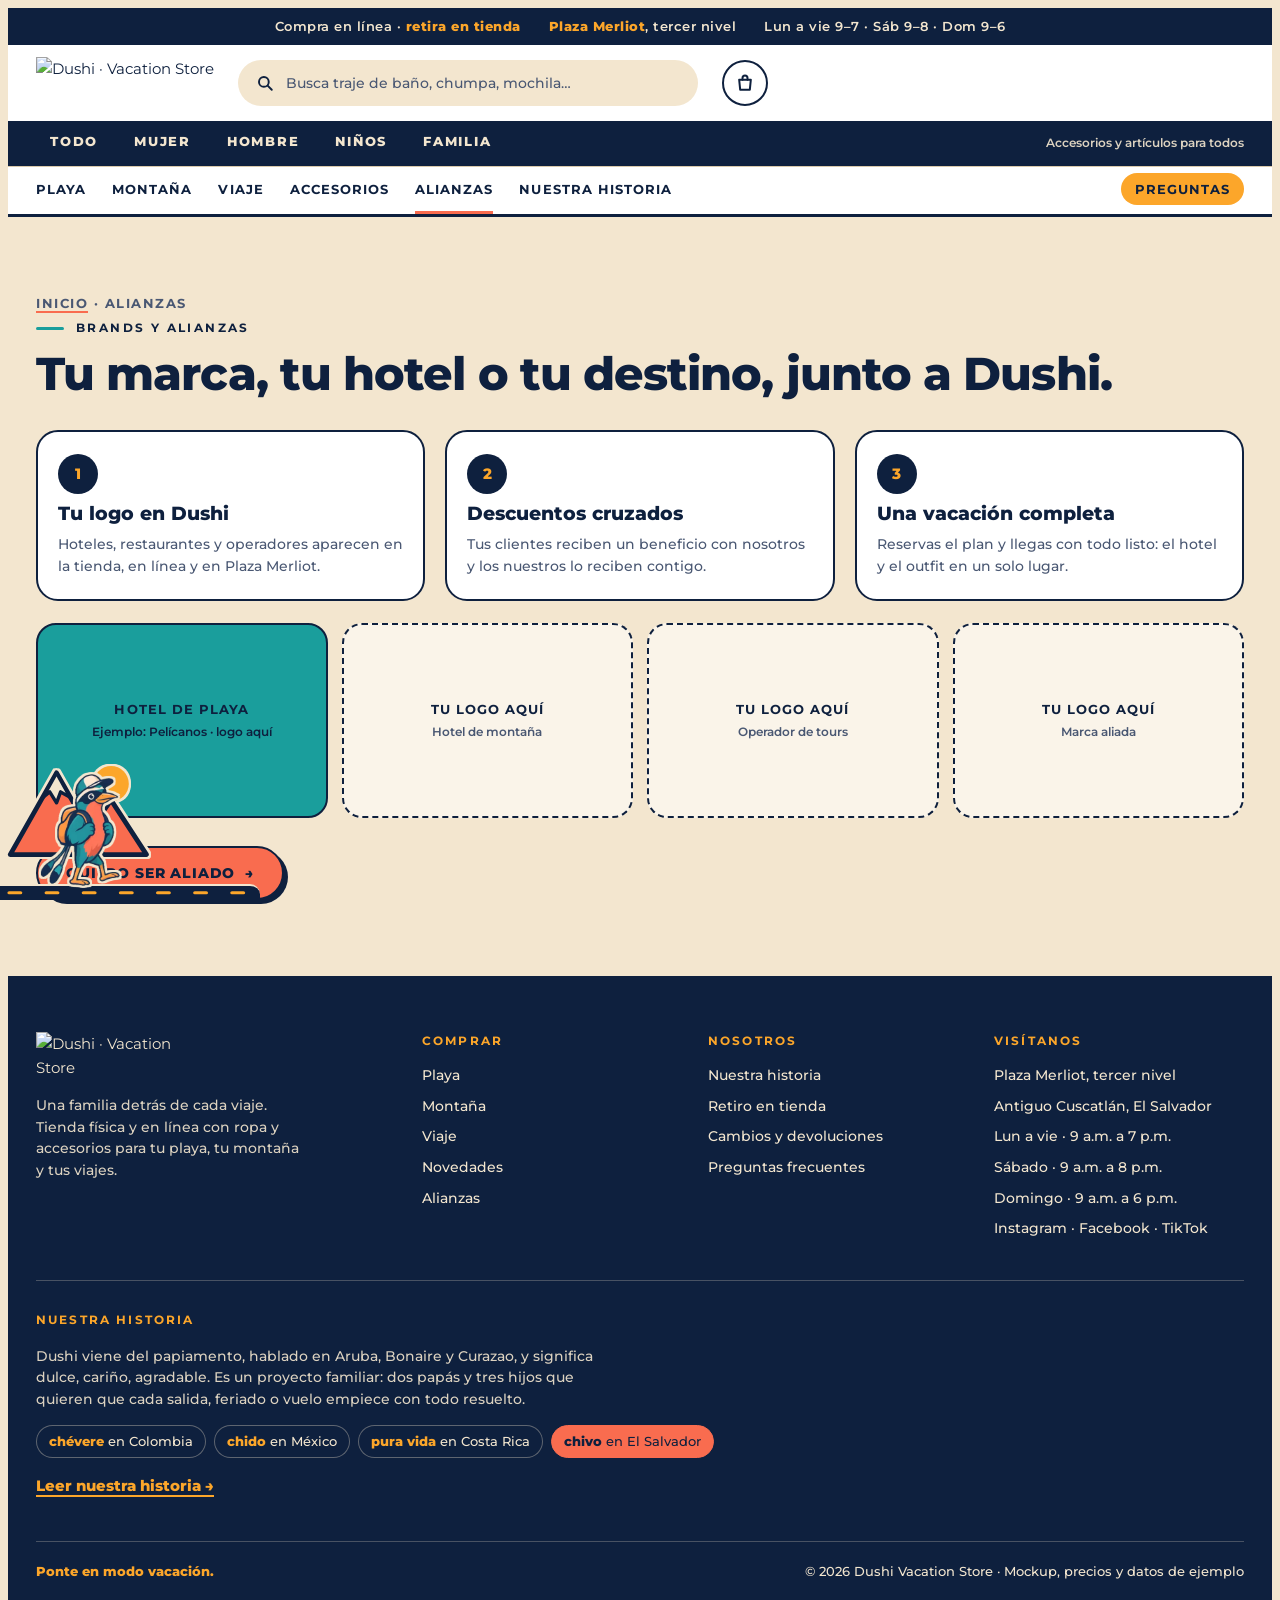
==== commit bf41454b: "Quita el encabezado navideño (vuelve al anterior) Co-Authored-By: Claude Sonnet 5.5 <noreply@anthrop" ====
--- a/alianzas.html
+++ b/alianzas.html
@@ -6,7 +6,7 @@
 <link rel="stylesheet" href="https://fonts.googleapis.com/css2?family=Montserrat:wght@400;500;600;700;800;900&display=swap">
 <link rel="stylesheet" href="assets/style.css">
 <script>document.documentElement.classList.add("js")</script></head><body>
-<div class="promo"><div class="wrap"><span class="xm"><svg width="12" height="12" viewBox="0 0 24 24" aria-hidden="true"><path d="M12 1l3.2 7.3 7.8.7-5.9 5.2 1.8 7.8L12 18l-6.9 4 1.8-7.8L1 9l7.8-.7z" fill="#FCA62A"/></svg> <b>¡Felices fiestas!</b> Esta Navidad, tu plan es Dushi</span><span>Compra en línea · <b>retira en tienda</b></span><span><b>Plaza Merliot</b>, tercer nivel</span><span>Lun a vie 9–7 · Sáb 9–8 · Dom 9–6</span></div></div>
+<div class="promo"><div class="wrap"><span>Compra en línea · <b>retira en tienda</b></span><span><b>Plaza Merliot</b>, tercer nivel</span><span>Lun a vie 9–7 · Sáb 9–8 · Dom 9–6</span></div></div>
 
 <header>
   <div class="wrap">
--- a/assets/style.css
+++ b/assets/style.css
@@ -550,20 +550,3 @@
   #dworld .dsay{left:24px;bottom:96px;font-size:11px;padding:5px 9px}
   #dworld.away{transform:translateY(130%)}
 }
-
-/* ===== Navidad: guirnalda de luces (solo con html.xmas) ===== */
-.promo .xm{display:none}
-.xmas .promo .xm{display:inline-flex;align-items:center;gap:6px}
-.garland{display:none;position:relative;height:33px;overflow:hidden;pointer-events:none;transition:height .3s var(--ease)}
-.xmas .garland{display:block}
-.garland i{position:absolute;inset:0;background-repeat:repeat-x;background-position:0 0;background-size:220px 36px}
-.garland .gw{background-image:url("data:image/svg+xml;utf8,%3Csvg xmlns='http://www.w3.org/2000/svg' width='160' height='26' viewBox='0 0 160 26'%3E%3Cpath d='M0 5Q80 23 160 5' fill='none' stroke='%230E203E' stroke-width='1.8'/%3E%3C/svg%3E")}
-.garland .gb.a{background-image:url("data:image/svg+xml;utf8,%3Csvg xmlns='http://www.w3.org/2000/svg' width='160' height='26' viewBox='0 0 160 26'%3E%3Cg transform='translate(20 8.9)'%3E%3Crect x='-2' y='-1' width='4' height='4' rx='1' fill='%230E203E'/%3E%3Cpath d='M-4.2 3Q-4.2 11 0 11.5Q4.2 11 4.2 3Z' fill='%23FCA62A' stroke='%230E203E' stroke-width='1.2' stroke-linejoin='round'/%3E%3C/g%3E%3C/svg%3E")}
-.garland .gb.b{background-image:url("data:image/svg+xml;utf8,%3Csvg xmlns='http://www.w3.org/2000/svg' width='160' height='26' viewBox='0 0 160 26'%3E%3Cg transform='translate(60 13.4)'%3E%3Crect x='-2' y='-1' width='4' height='4' rx='1' fill='%230E203E'/%3E%3Cpath d='M-4.2 3Q-4.2 11 0 11.5Q4.2 11 4.2 3Z' fill='%23F96C4F' stroke='%230E203E' stroke-width='1.2' stroke-linejoin='round'/%3E%3C/g%3E%3C/svg%3E")}
-.garland .gb.c{background-image:url("data:image/svg+xml;utf8,%3Csvg xmlns='http://www.w3.org/2000/svg' width='160' height='26' viewBox='0 0 160 26'%3E%3Cg transform='translate(100 13.4)'%3E%3Crect x='-2' y='-1' width='4' height='4' rx='1' fill='%230E203E'/%3E%3Cpath d='M-4.2 3Q-4.2 11 0 11.5Q4.2 11 4.2 3Z' fill='%230E203E' stroke='%230E203E' stroke-width='1.2' stroke-linejoin='round'/%3E%3C/g%3E%3C/svg%3E")}
-.garland .gb.d{background-image:url("data:image/svg+xml;utf8,%3Csvg xmlns='http://www.w3.org/2000/svg' width='160' height='26' viewBox='0 0 160 26'%3E%3Cg transform='translate(140 8.9)'%3E%3Crect x='-2' y='-1' width='4' height='4' rx='1' fill='%230E203E'/%3E%3Cpath d='M-4.2 3Q-4.2 11 0 11.5Q4.2 11 4.2 3Z' fill='%231A9E9C' stroke='%230E203E' stroke-width='1.2' stroke-linejoin='round'/%3E%3C/g%3E%3C/svg%3E")}
-.garland .gb{animation:twinkle 2.4s ease-in-out infinite}
-.garland .gb.b{animation-delay:.6s}.garland .gb.c{animation-delay:1.2s}.garland .gb.d{animation-delay:1.8s}
-@keyframes twinkle{0%,100%{opacity:1}50%{opacity:.55}}
-.xmas header.stuck .garland{height:0}
-@media(prefers-reduced-motion:reduce){.garland .gb{animation:none}}
